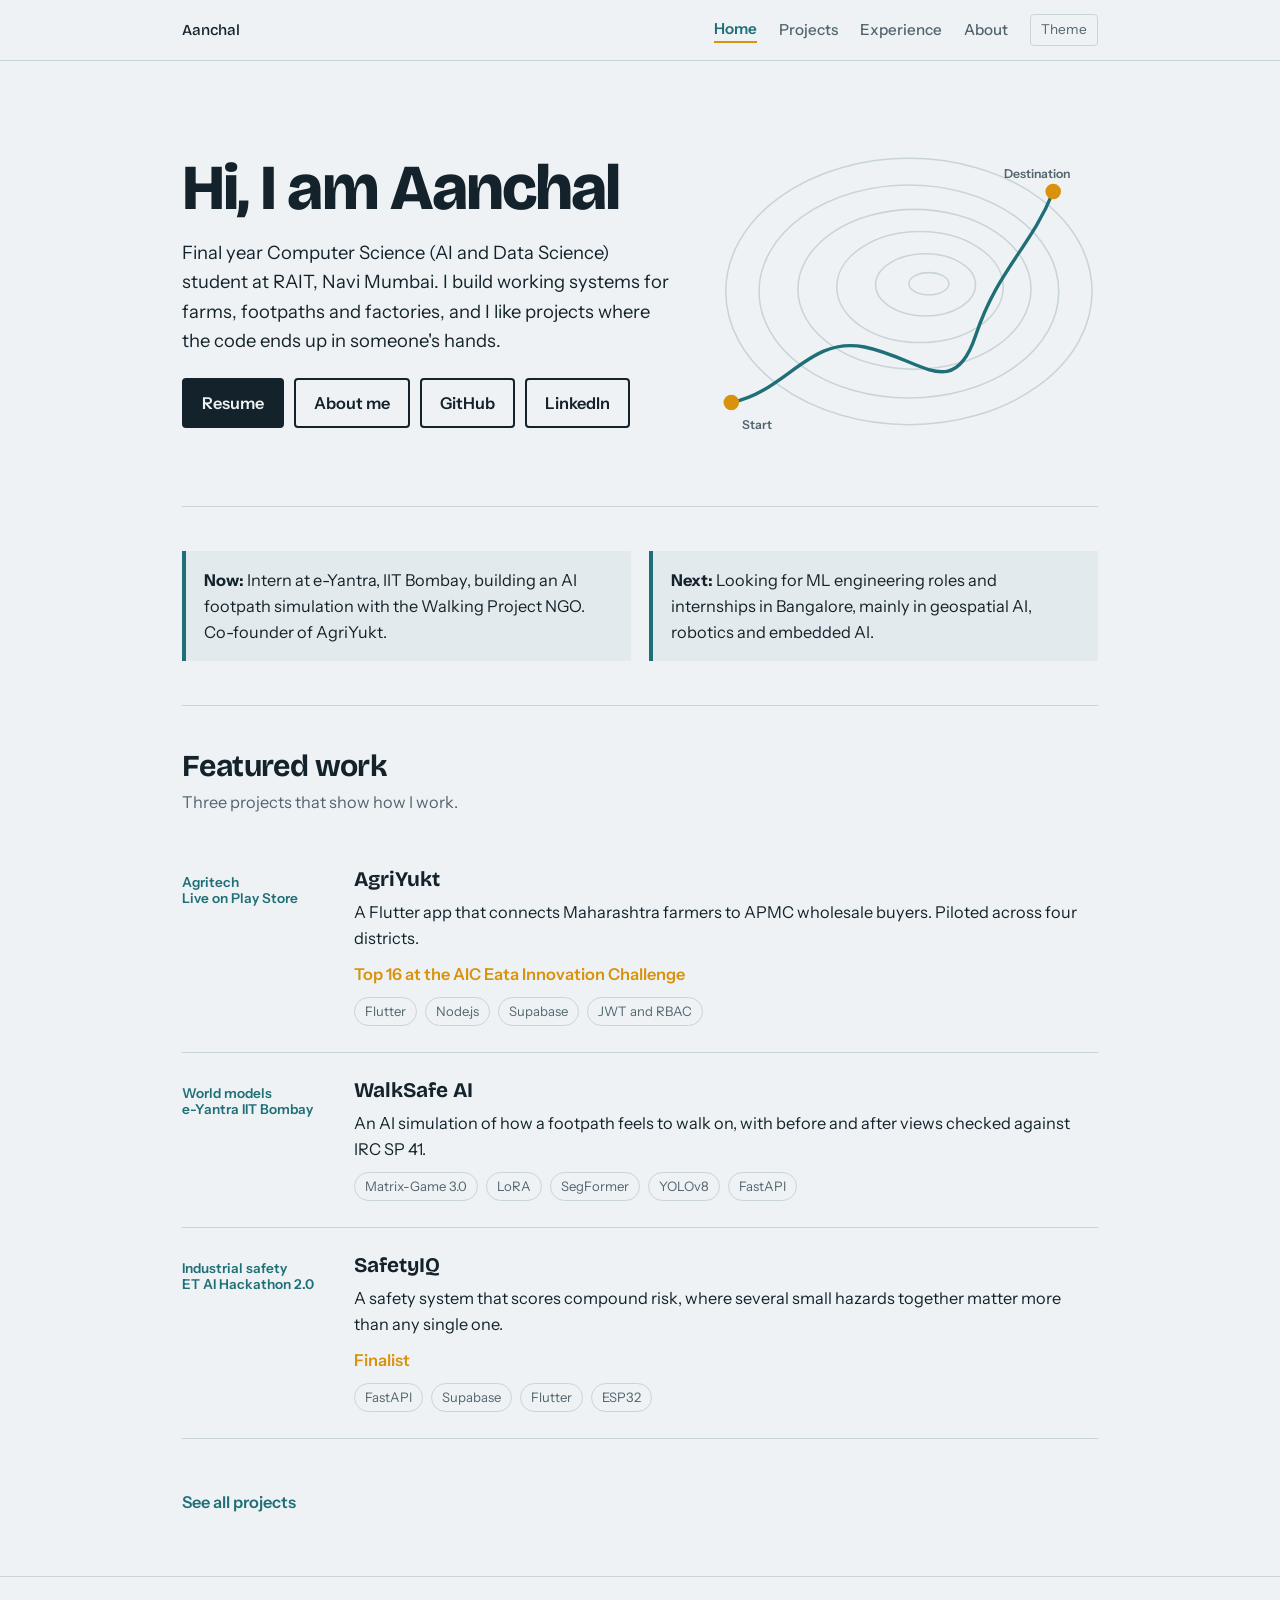
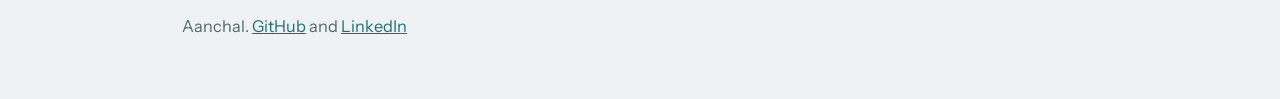
==== index.html @ 69c115b2 "Initial portfolio" ====
<!DOCTYPE html>
<html lang="en">
<head>
<meta charset="utf-8">
<meta name="viewport" content="width=device-width, initial-scale=1, viewport-fit=cover">
<title>Home | Aanchal</title>
<meta name="description" content="Portfolio of Aanchal, final year CS (AI and Data Science) student.">
<link rel="preconnect" href="https://fonts.googleapis.com">
<link href="https://fonts.googleapis.com/css2?family=Bricolage+Grotesque:wght@500;700;800&family=Instrument+Sans:wght@400;500;600&display=swap" rel="stylesheet">
<link rel="stylesheet" href="assets/css/style.css">
</head>
<body>
<nav><div><b><a href="index.html">Aanchal</a></b><a href="index.html" aria-current="page">Home</a><a href="projects/index.html">Projects</a><a href="experience.html">Experience</a><a href="about.html">About</a><button id="theme" type="button">Theme</button></div></nav>
<main>
<header class="hero"><div><h1>Hi, I am Aanchal</h1>
<p class="lead">Final year Computer Science (AI and Data Science) student at RAIT, Navi Mumbai. I build working systems for farms, footpaths and factories, and I like projects where the code ends up in someone's hands.</p>
<div class="chips"><a class="btn p" href="YOUR_RESUME_LINK">Resume</a><a class="btn" href="about.html">About me</a><a class="btn" href="https://github.com/YOUR_GITHUB">GitHub</a><a class="btn" href="https://www.linkedin.com/in/YOUR_LINKEDIN">LinkedIn</a></div></div><svg class="map" viewBox="0 0 360 300" role="img" aria-label="Contour map with a route being traced from start to finish">
<g class="c"><ellipse cx="190" cy="150" rx="165" ry="120"/><ellipse cx="190" cy="150" rx="135" ry="96"/><ellipse cx="195" cy="148" rx="105" ry="72"/><ellipse cx="200" cy="146" rx="75" ry="50"/><ellipse cx="205" cy="144" rx="45" ry="28"/><ellipse cx="208" cy="143" rx="18" ry="10"/></g>
<path class="r" d="M30 250 C80 240 100 190 150 200 S230 250 250 190 S300 110 320 60"/>
<circle class="d" cx="30" cy="250" r="7"/><circle class="d" cx="320" cy="60" r="7"/>
<text x="40" y="274">Start</text><text x="276" y="48">Destination</text></svg></header>
<section><div class="now"><p><b>Now:</b> Intern at e-Yantra, IIT Bombay, building an AI footpath simulation with the Walking Project NGO. Co-founder of AgriYukt.</p>
<p><b>Next:</b> Looking for ML engineering roles and internships in Bangalore, mainly in geospatial AI, robotics and embedded AI.</p></div></section>
<section><h2>Featured work</h2><p class="sub">Three projects that show how I work.</p><div class="f"><div class="tag">Agritech<br>Live on Play Store</div><div><h3><a href="projects/agriyukt.html">AgriYukt</a></h3><p>A Flutter app that connects Maharashtra farmers to APMC wholesale buyers. Piloted across four districts.</p><p class="win">Top 16 at the AIC Eata Innovation Challenge</p><ul class="st"><li>Flutter</li><li>Node.js</li><li>Supabase</li><li>JWT and RBAC</li></ul></div></div><div class="f"><div class="tag">World models<br>e-Yantra IIT Bombay</div><div><h3><a href="projects/walksafe-ai.html">WalkSafe AI</a></h3><p>An AI simulation of how a footpath feels to walk on, with before and after views checked against IRC SP 41.</p><ul class="st"><li>Matrix-Game 3.0</li><li>LoRA</li><li>SegFormer</li><li>YOLOv8</li><li>FastAPI</li></ul></div></div><div class="f"><div class="tag">Industrial safety<br>ET AI Hackathon 2.0</div><div><h3><a href="projects/safetyiq.html">SafetyIQ</a></h3><p>A safety system that scores compound risk, where several small hazards together matter more than any single one.</p><p class="win">Finalist</p><ul class="st"><li>FastAPI</li><li>Supabase</li><li>Flutter</li><li>ESP32</li></ul></div></div>
<p><a class="back" href="projects/index.html">See all projects</a></p></section>
</main>
<footer><main>Aanchal. <a href="https://github.com/YOUR_GITHUB">GitHub</a> and <a href="https://www.linkedin.com/in/YOUR_LINKEDIN">LinkedIn</a></main></footer>
<script src="assets/js/main.js"></script>
</body>
</html>
---- assets/css/style.css ----
:root{--bg:#eef2f4;--ink:#14232b;--mute:#52656e;--line:#c9d4d9;--acc:#1f6f78;--sig:#d9920b;--panel:#e3eaee;
--h:"Bricolage Grotesque","Segoe UI",system-ui,sans-serif;--b:"Instrument Sans","Segoe UI",system-ui,sans-serif;
box-sizing:border-box;padding-top:env(safe-area-inset-top,0px);padding-bottom:env(safe-area-inset-bottom,0px)}
@media (prefers-color-scheme:dark){:root:not([data-theme="light"]){--bg:#0f1a20;--ink:#e6eef1;--mute:#93a7b0;--line:#27393f;--acc:#5fc0c9;--sig:#f0b43a;--panel:#16252c;color-scheme:dark}}
:root[data-theme="dark"]{--bg:#0f1a20;--ink:#e6eef1;--mute:#93a7b0;--line:#27393f;--acc:#5fc0c9;--sig:#f0b43a;--panel:#16252c;color-scheme:dark}
*{box-sizing:border-box}
html{scroll-padding-top:calc(60px + env(safe-area-inset-top,0px));scroll-behavior:smooth}
body{margin:0;background:var(--bg);color:var(--ink);font:400 1.02rem/1.6 var(--b)}
a{color:var(--acc)}
a:focus-visible,button:focus-visible{outline:3px solid var(--sig);outline-offset:2px}
body::before{content:"";position:fixed;inset:0 0 auto;height:env(safe-area-inset-top,0px);background:var(--bg);z-index:10}
nav{position:sticky;top:env(safe-area-inset-top,0px);z-index:9;background:var(--bg);border-bottom:1px solid var(--line)}
nav div{max-width:960px;margin:auto;padding:14px 22px;display:flex;gap:22px;align-items:center;overflow-x:auto;white-space:nowrap}
nav b{font:800 1.1rem var(--h);margin-right:auto}
nav b a{color:var(--ink);text-decoration:none}
nav a{color:var(--mute);text-decoration:none;font-weight:500;font-size:.95rem}
nav a:hover,nav a[aria-current]{color:var(--acc)}
nav a[aria-current]{font-weight:600;border-bottom:2px solid var(--sig)}
nav button{background:none;border:1px solid var(--line);color:var(--mute);border-radius:4px;padding:4px 10px;font:inherit;font-size:.85rem;cursor:pointer}
main{max-width:960px;margin:auto;padding:0 22px}
.hero{display:grid;grid-template-columns:1.1fr .9fr;gap:28px;align-items:center;padding:64px 0 48px}
h1{font:800 clamp(2.2rem,6vw,4rem)/1.02 var(--h);letter-spacing:-.03em;margin:0 0 18px}
.lead{font-size:1.15rem;max-width:34em;margin:0 0 22px}
.chips{display:flex;flex-wrap:wrap;gap:10px}
.btn{display:inline-block;padding:10px 18px;border:2px solid var(--ink);color:var(--ink);text-decoration:none;font-weight:600;border-radius:4px}
.btn.p{background:var(--ink);color:var(--bg)}
.btn:hover{border-color:var(--acc);background:var(--acc);color:#fff}
.map{width:100%;height:auto;color:var(--line)}
.map .c{fill:none;stroke:currentColor;stroke-width:1.4}
.map .r{fill:none;stroke:var(--acc);stroke-width:3;stroke-linecap:round;stroke-dasharray:560;stroke-dashoffset:560;animation:go 3.2s .4s ease forwards}
.map .d{fill:var(--sig)}
.map text{font:600 11px var(--b);fill:var(--mute)}
@keyframes go{to{stroke-dashoffset:0}}
@media (prefers-reduced-motion:reduce){.map .r{animation:none;stroke-dashoffset:0}html{scroll-behavior:auto}}
section{padding:44px 0;border-top:1px solid var(--line)}
.page{padding:48px 0 12px}
.page h1{font-size:clamp(2rem,5vw,3rem)}
h2{font:700 1.9rem/1.1 var(--h);letter-spacing:-.02em;margin:0 0 6px}
h3{font:700 1.3rem/1.2 var(--h);margin:0 0 6px}
.sub{color:var(--mute);margin:0 0 26px}
.now{display:grid;grid-template-columns:repeat(2,1fr);gap:18px}
.now p{margin:0;padding:16px 18px;background:var(--panel);border-left:4px solid var(--acc)}
.f{display:grid;grid-template-columns:150px 1fr;gap:22px;padding:26px 0;border-bottom:1px solid var(--line)}
.f:first-child{padding-top:0}
.tag{font:600 .85rem var(--b);color:var(--acc);padding-top:6px}
.f h3 a{color:var(--ink);text-decoration:none}
.f h3 a:hover{color:var(--acc)}
.f p{margin:0 0 10px}
.st{display:flex;flex-wrap:wrap;gap:8px;margin:0;padding:0;list-style:none}
.st li{font-size:.82rem;padding:3px 10px;border:1px solid var(--line);border-radius:99px;color:var(--mute)}
.win{color:var(--sig);font-weight:600}
.list{display:grid;grid-template-columns:1fr 1fr;gap:0 36px}
.list div{padding:16px 0;border-bottom:1px solid var(--line)}
.list h4{margin:0 0 4px;font:700 1.08rem var(--h)}
.list p{margin:0;color:var(--mute);font-size:.95rem}
.tl{border-left:2px solid var(--line);margin-left:6px;padding-left:24px}
.tl article{position:relative;padding-bottom:26px}
.tl article::before{content:"";position:absolute;left:-31px;top:8px;width:12px;height:12px;border-radius:50%;background:var(--sig)}
.tl .w{color:var(--mute);font-size:.92rem;margin:2px 0 8px}
.tl ul,.prose ul{margin:0;padding-left:18px}
.prose{max-width:44em}
.prose p{margin:0 0 14px}
.back{display:inline-block;margin-top:34px;font-weight:600;text-decoration:none}
.sk{display:grid;grid-template-columns:170px 1fr;gap:10px 22px}
.sk dt{font-weight:600;color:var(--acc)}
.sk dd{margin:0}
footer{padding:36px 0 60px;border-top:1px solid var(--line);color:var(--mute)}
@media (max-width:760px){.hero{grid-template-columns:1fr;padding-top:36px}.now,.list{grid-template-columns:1fr}.f,.sk{grid-template-columns:1fr;gap:6px}}
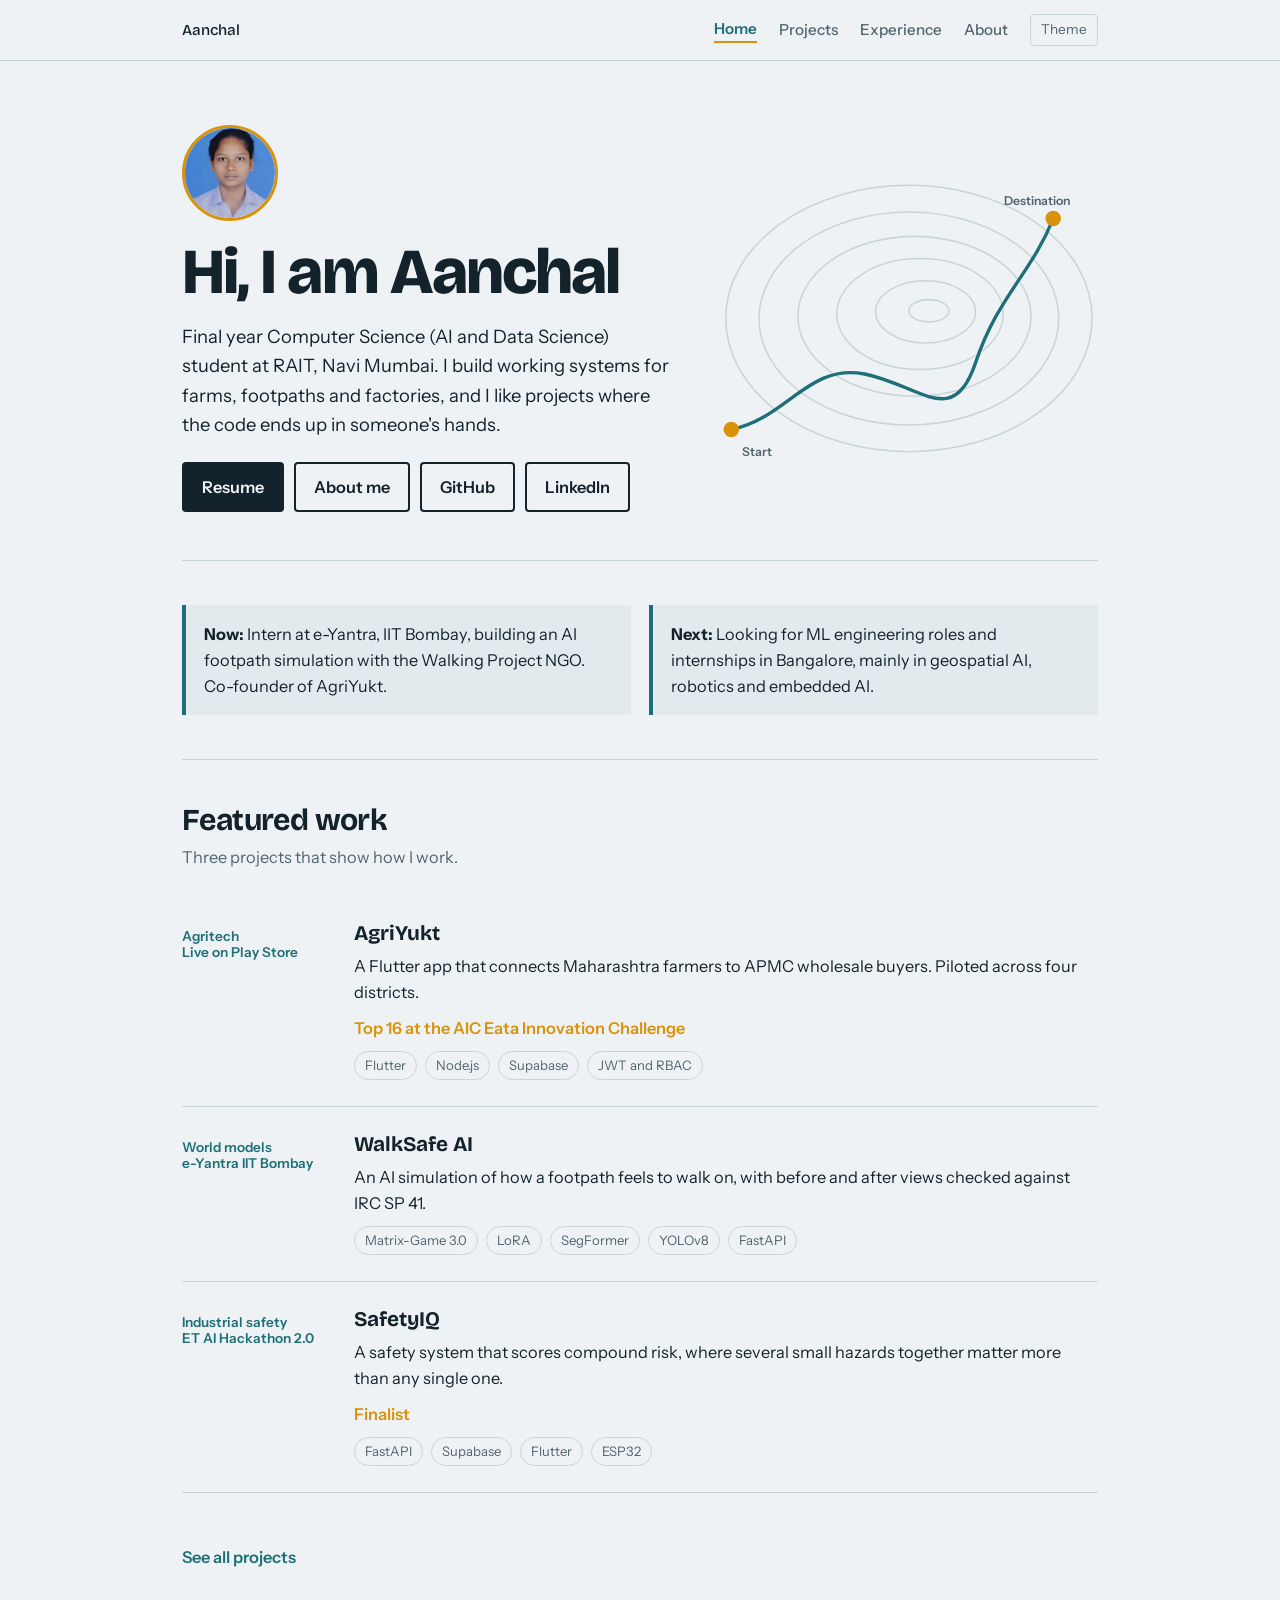
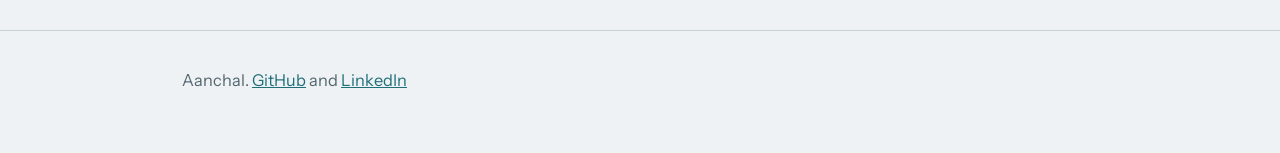
==== commit 8bfb7c24: "Add photo, links, videos, patent section" ====
--- a/index.html
+++ b/index.html
@@ -12,9 +12,9 @@
 <body>
 <nav><div><b><a href="index.html">Aanchal</a></b><a href="index.html" aria-current="page">Home</a><a href="projects/index.html">Projects</a><a href="experience.html">Experience</a><a href="about.html">About</a><button id="theme" type="button">Theme</button></div></nav>
 <main>
-<header class="hero"><div><h1>Hi, I am Aanchal</h1>
+<header class="hero"><div><img class="avatar" src="assets/images/profile.jpg" alt="Portrait of Aanchal" width="96" height="96"><h1>Hi, I am Aanchal</h1>
 <p class="lead">Final year Computer Science (AI and Data Science) student at RAIT, Navi Mumbai. I build working systems for farms, footpaths and factories, and I like projects where the code ends up in someone's hands.</p>
-<div class="chips"><a class="btn p" href="YOUR_RESUME_LINK">Resume</a><a class="btn" href="about.html">About me</a><a class="btn" href="https://github.com/YOUR_GITHUB">GitHub</a><a class="btn" href="https://www.linkedin.com/in/YOUR_LINKEDIN">LinkedIn</a></div></div><svg class="map" viewBox="0 0 360 300" role="img" aria-label="Contour map with a route being traced from start to finish">
+<div class="chips"><a class="btn p" href="https://drive.google.com/file/d/1hE6zHlWvwH9Kd8z_IYhvwxwF9rlYO8bK/view?usp=drive_link">Resume</a><a class="btn" href="about.html">About me</a><a class="btn" href="https://github.com/Aanchal749">GitHub</a><a class="btn" href="https://www.linkedin.com/in/aanchal-c-b34a262b2/">LinkedIn</a></div></div><svg class="map" viewBox="0 0 360 300" role="img" aria-label="Contour map with a route being traced from start to finish">
 <g class="c"><ellipse cx="190" cy="150" rx="165" ry="120"/><ellipse cx="190" cy="150" rx="135" ry="96"/><ellipse cx="195" cy="148" rx="105" ry="72"/><ellipse cx="200" cy="146" rx="75" ry="50"/><ellipse cx="205" cy="144" rx="45" ry="28"/><ellipse cx="208" cy="143" rx="18" ry="10"/></g>
 <path class="r" d="M30 250 C80 240 100 190 150 200 S230 250 250 190 S300 110 320 60"/>
 <circle class="d" cx="30" cy="250" r="7"/><circle class="d" cx="320" cy="60" r="7"/>
@@ -24,7 +24,7 @@
 <section><h2>Featured work</h2><p class="sub">Three projects that show how I work.</p><div class="f"><div class="tag">Agritech<br>Live on Play Store</div><div><h3><a href="projects/agriyukt.html">AgriYukt</a></h3><p>A Flutter app that connects Maharashtra farmers to APMC wholesale buyers. Piloted across four districts.</p><p class="win">Top 16 at the AIC Eata Innovation Challenge</p><ul class="st"><li>Flutter</li><li>Node.js</li><li>Supabase</li><li>JWT and RBAC</li></ul></div></div><div class="f"><div class="tag">World models<br>e-Yantra IIT Bombay</div><div><h3><a href="projects/walksafe-ai.html">WalkSafe AI</a></h3><p>An AI simulation of how a footpath feels to walk on, with before and after views checked against IRC SP 41.</p><ul class="st"><li>Matrix-Game 3.0</li><li>LoRA</li><li>SegFormer</li><li>YOLOv8</li><li>FastAPI</li></ul></div></div><div class="f"><div class="tag">Industrial safety<br>ET AI Hackathon 2.0</div><div><h3><a href="projects/safetyiq.html">SafetyIQ</a></h3><p>A safety system that scores compound risk, where several small hazards together matter more than any single one.</p><p class="win">Finalist</p><ul class="st"><li>FastAPI</li><li>Supabase</li><li>Flutter</li><li>ESP32</li></ul></div></div>
 <p><a class="back" href="projects/index.html">See all projects</a></p></section>
 </main>
-<footer><main>Aanchal. <a href="https://github.com/YOUR_GITHUB">GitHub</a> and <a href="https://www.linkedin.com/in/YOUR_LINKEDIN">LinkedIn</a></main></footer>
+<footer><main>Aanchal. <a href="https://github.com/Aanchal749">GitHub</a> and <a href="https://www.linkedin.com/in/aanchal-c-b34a262b2/">LinkedIn</a></main></footer>
 <script src="assets/js/main.js"></script>
 </body>
 </html>
--- a/assets/css/style.css
+++ b/assets/css/style.css
@@ -66,3 +66,9 @@
 .sk dd{margin:0}
 footer{padding:36px 0 60px;border-top:1px solid var(--line);color:var(--mute)}
 @media (max-width:760px){.hero{grid-template-columns:1fr;padding-top:36px}.now,.list{grid-template-columns:1fr}.f,.sk{grid-template-columns:1fr;gap:6px}}
+.avatar{display:block;width:96px;height:96px;object-fit:cover;object-position:50% 20%;border-radius:50%;border:3px solid var(--sig);margin:0 0 18px}
+.portrait{float:right;width:210px;max-width:40%;aspect-ratio:3/4;object-fit:cover;border-radius:6px;border:1px solid var(--line);margin:0 0 16px 24px}
+.vid{position:relative;aspect-ratio:16/9;max-width:720px;margin:12px 0 8px;background:var(--panel);border-radius:6px;overflow:hidden}
+.vid.s{aspect-ratio:9/16;max-width:300px}
+.vid iframe{position:absolute;inset:0;width:100%;height:100%;border:0}
+.note{background:var(--panel);border-left:4px solid var(--sig);padding:14px 18px;margin:0 0 14px}
